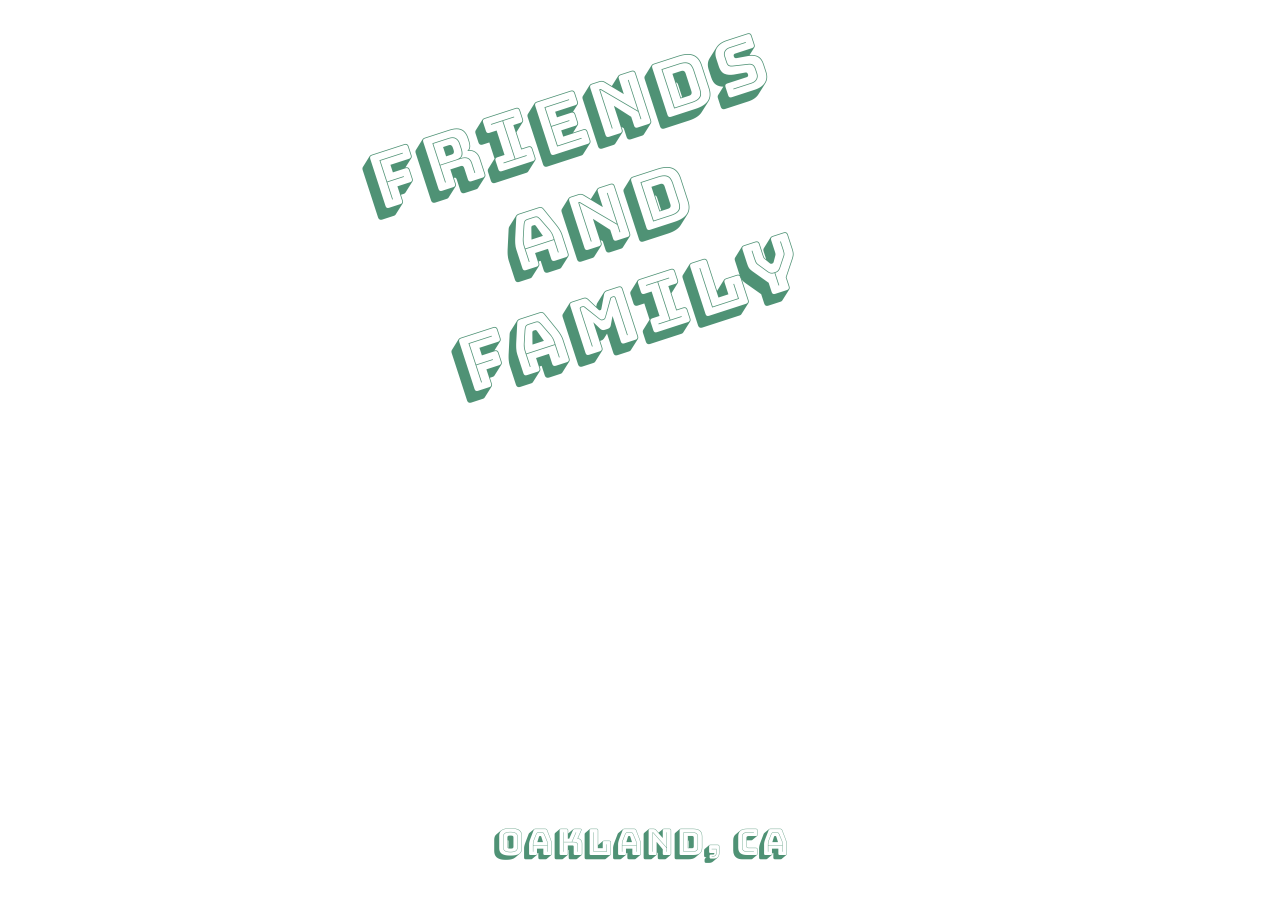
==== index.html @ 69ad15f6 "added animation" ====
<!DOCTYPE html>
<html lang="en">
<head>
	<meta charset="UTF-8">
	<meta content="width=device-width, initial-scale=1.0" name="viewport">
	<meta content="ie=edge" http-equiv="X-UA-Compatible">
	<link href="https://fonts.googleapis.com/css?family=Bungee+Shade|Roboto:300" rel="stylesheet">
	<link rel="stylesheet" href="https://use.fontawesome.com/releases/v5.6.3/css/all.css" integrity="sha384-UHRtZLI+pbxtHCWp1t77Bi1L4ZtiqrqD80Kn4Z8NTSRyMA2Fd33n5dQ8lWUE00s/" crossorigin="anonymous">
	<link href="./styles/style.css" rel="stylesheet" type="text/css">
	<title>FRIENDS AND FAMILY</title>
</head>
<body>
	<div class="index-container">
		<div class="name">
			<h1 id="friends">friends</h1>
			<h1 id="and">and</h1>
			<h1 id="family">family</h1>
		</div>
		<h1 class="c"></h1>

		<h1 class="location">oakland, ca</h1>
		<a class="contact" href ='mailto:blake@friendsandfamilybar.com'>blake@friendsandfamilybar.com</a> 
		<a class="social" href ='https://www.instagram.com/friendsandfamilybar/' target='_blank'><i class="fab fa-instagram" ></i></a>
		</div> 
	</div>
</body>
</html>
---- styles/style.css ----
/* http://meyerweb.com/eric/tools/css/reset/ 
   v2.0 | 20110126
   License: none (public domain)
*/
html, body, div, span, applet, object, iframe,
h1, h2, h3, h4, h5, h6, p, blockquote, pre,
a, abbr, acronym, address, big, cite, code,
del, dfn, em, img, ins, kbd, q, s, samp,
small, strike, strong, sub, sup, tt, var,
b, u, i, center,
dl, dt, dd, ol, ul, li,
fieldset, form, label, legend,
table, caption, tbody, tfoot, thead, tr, th, td,
article, aside, canvas, details, embed,
figure, figcaption, footer, header, hgroup,
menu, nav, output, ruby, section, summary,
time, mark, audio, video {
  margin: 0;
  padding: 0;
  border: 0;
  font-size: 100%;
  font: inherit;
  vertical-align: baseline;
}

/* HTML5 display-role reset for older browsers */
article, aside, details, figcaption, figure,
footer, header, hgroup, menu, nav, section {
  display: block;
}

body {
  line-height: 1;
}

ol, ul {
  list-style: none;
}

blockquote, q {
  quotes: none;
}

blockquote:before, blockquote:after,
q:before, q:after {
  content: '';
  content: none;
}

table {
  border-collapse: collapse;
  border-spacing: 0;
}

html, body {
  font-size: 16px;
  height: 100%;
  width: 100%;
}

body {
  background: -webkit-gradient(linear, left top, left bottom, from(rgba(0, 0, 0, 0.3)), to(rgba(0, 0, 0, 0.3))), url("../../assets/bar.jpg");
  background: linear-gradient(rgba(0, 0, 0, 0.3), rgba(0, 0, 0, 0.3)), url("../../assets/bar.jpg");
  background-position: left;
  background-repeat: no-repeat;
  background-size: cover;
  display: -webkit-box;
  display: -ms-flexbox;
  display: flex;
  -webkit-box-pack: center;
      -ms-flex-pack: center;
          justify-content: center;
  -webkit-box-align: center;
      -ms-flex-align: center;
          align-items: center;
  overflow: hidden;
}

body .index-container {
  width: 95%;
  height: 95%;
  display: -webkit-box;
  display: -ms-flexbox;
  display: flex;
  -webkit-box-orient: vertical;
  -webkit-box-direction: normal;
      -ms-flex-direction: column;
          flex-direction: column;
  -webkit-box-align: center;
      -ms-flex-align: center;
          align-items: center;
}

body .index-container .name {
  -webkit-transform: rotate(-18deg);
          transform: rotate(-18deg);
  text-align: right;
  position: absolute;
  bottom: 42%;
  left: 0%;
}

body .index-container .name h1 {
  font-family: "Bungee Shade", cursive;
  color: white;
  font-size: 7vh;
}

body .index-container .name #friends {
  padding-left: 7rem;
}

body .index-container .name #and {
  padding-top: 10vh;
  padding-bottom: 10vh;
  padding-left: 3rem;
  text-align: left;
}

body .index-container .name #family {
  padding-right: 3.5rem;
}

body .index-container .c {
  font-family: "Roboto", sans-serif;
  font-size: 3.5vh;
  color: white;
  width: 100%;
  position: absolute;
  bottom: 25%;
  -webkit-animation: xAxis 3.5s infinite ease-in;
          animation: xAxis 3.5s infinite ease-in;
}

body .index-container .c:after {
  display: block;
  content: 'coming soon';
  -webkit-animation: yAxis 3.5s infinite ease-out;
          animation: yAxis 3.5s infinite ease-out;
}

body .index-container .location {
  font-family: "Bungee Shade", cursive;
  text-align: center;
  font-size: 3vh;
  position: absolute;
  bottom: 4%;
  color: white;
}

body .index-container .contact {
  font-size: 2.5vh;
  text-align: center;
  font-size: 2vh;
  font-family: "Roboto", sans-serif;
  color: white;
  text-decoration: none;
  position: absolute;
  bottom: 1%;
}

body .index-container .contact:hover {
  -webkit-transform: scale(1.2);
          transform: scale(1.2);
}

body .index-container .social {
  font-size: 3vh;
  color: white;
  position: absolute;
  top: 2%;
  right: 2%;
}

body .index-container .social:hover {
  -webkit-transform: scale(1.5);
          transform: scale(1.5);
}

@-webkit-keyframes squiggle {
  0% {
    left: 0;
  }
  100% {
    left: 100%;
  }
}

@keyframes squiggle {
  0% {
    left: 0;
  }
  100% {
    left: 100%;
  }
}

@-webkit-keyframes yAxis {
  10% {
    -webkit-transform: translateY(30px);
            transform: translateY(30px);
  }
  40% {
    -webkit-transform: translateY(-30px);
            transform: translateY(-30px);
  }
  70% {
    -webkit-transform: translateY(30px);
            transform: translateY(30px);
  }
  100% {
    -webkit-transform: translateY(-30px);
            transform: translateY(-30px);
  }
}

@keyframes yAxis {
  10% {
    -webkit-transform: translateY(30px);
            transform: translateY(30px);
  }
  40% {
    -webkit-transform: translateY(-30px);
            transform: translateY(-30px);
  }
  70% {
    -webkit-transform: translateY(30px);
            transform: translateY(30px);
  }
  100% {
    -webkit-transform: translateY(-30px);
            transform: translateY(-30px);
  }
}

@-webkit-keyframes xAxis {
  0% {
    -webkit-transform: translateX(-10%);
            transform: translateX(-10%);
  }
  10% {
    -webkit-transform: translateX(10%);
            transform: translateX(10%);
  }
  30% {
    -webkit-transform: translateX(30%);
            transform: translateX(30%);
  }
  50% {
    -webkit-transform: translateX(50%);
            transform: translateX(50%);
  }
  70% {
    -webkit-transform: translateX(70%);
            transform: translateX(70%);
  }
  100% {
    -webkit-transform: translateX(100%);
            transform: translateX(100%);
  }
}

@keyframes xAxis {
  0% {
    -webkit-transform: translateX(-10%);
            transform: translateX(-10%);
  }
  10% {
    -webkit-transform: translateX(10%);
            transform: translateX(10%);
  }
  30% {
    -webkit-transform: translateX(30%);
            transform: translateX(30%);
  }
  50% {
    -webkit-transform: translateX(50%);
            transform: translateX(50%);
  }
  70% {
    -webkit-transform: translateX(70%);
            transform: translateX(70%);
  }
  100% {
    -webkit-transform: translateX(100%);
            transform: translateX(100%);
  }
}

@media only screen and (min-width: 375px) and (orientation: landscape) {
  html, body {
    font-size: 16px;
  }
  #friends, #and, #family {
    padding: .75rem;
  }
}

@media only screen and (min-width: 500px) {
  html, body {
    font-size: 16px;
  }
  body {
    background-position: top;
    background-repeat: no-repeat;
    background-size: cover;
    background-image: url("../../assets/bar.jpg");
  }
  body .index-container .name {
    display: -webkit-box;
    display: -ms-flexbox;
    display: flex;
    -webkit-box-orient: vertical;
    -webkit-box-direction: normal;
        -ms-flex-direction: column;
            flex-direction: column;
    -webkit-box-pack: center;
        -ms-flex-pack: center;
            justify-content: center;
    -webkit-box-align: center;
        -ms-flex-align: center;
            align-items: center;
    position: static;
    margin-top: 5vh;
    margin-right: 10vh;
  }
  body .index-container .name h1 {
    color: #4f9275;
    font-size: 8.5vh;
  }
  body .index-container .name #friends, body .index-container .name #and, body .index-container .name #family {
    padding: .75rem;
  }
  body .index-container .soon {
    bottom: 40%;
    padding-top: 4vw;
    font-size: 4.5vh;
  }
  body .index-container .location {
    font-size: 4vh;
    color: #4f9275;
    bottom: 4.5%;
  }
  body .index-container .social {
    top: 95%;
    font-size: 4vh;
  }
  body .index-container .contact {
    font-size: 3vh;
    left: 2%;
  }
  body .index-container .contact:hover {
    -webkit-transform: scale(1.05);
            transform: scale(1.05);
  }
}
/*# sourceMappingURL=style.css.map */
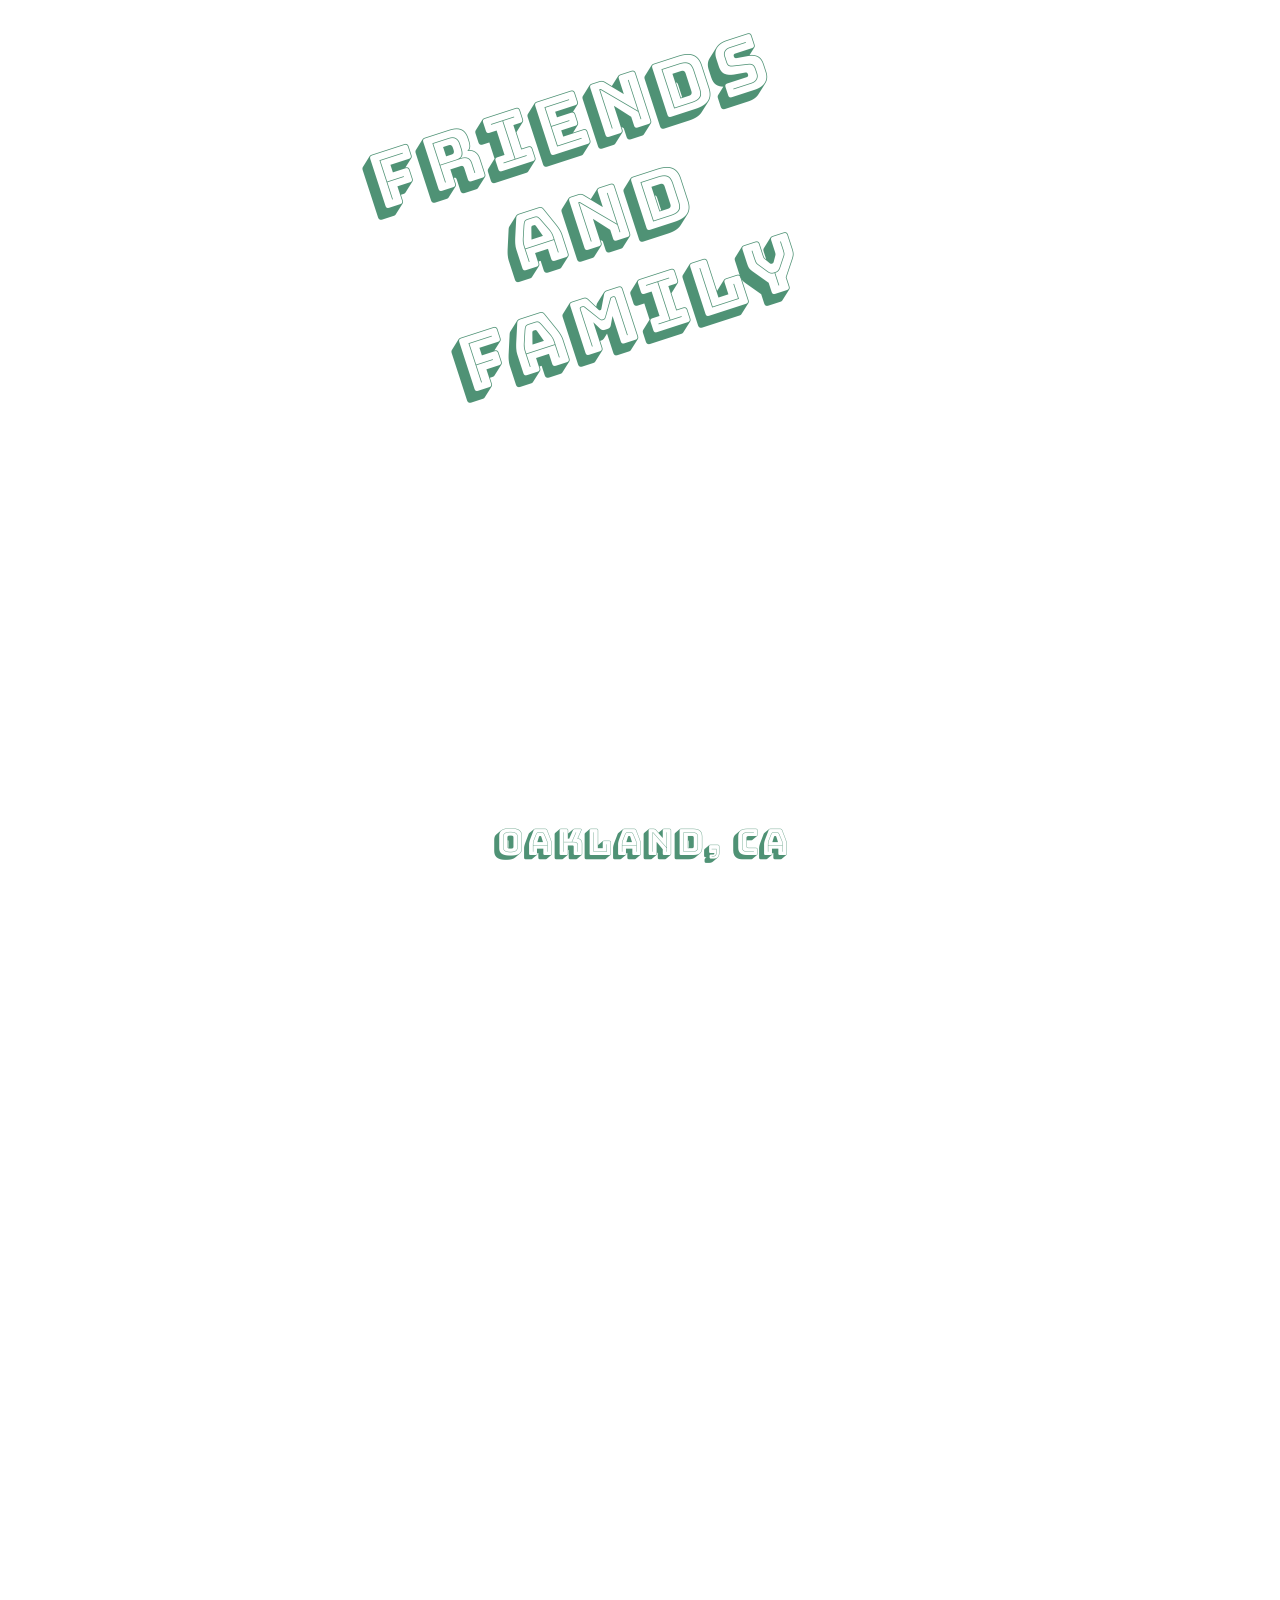
==== commit 2cda7e38: "updated animation, added sketch file" ====
--- a/index.html
+++ b/index.html
@@ -16,8 +16,75 @@
 			<h1 id="and">and</h1>
 			<h1 id="family">family</h1>
 		</div>
-		<h1 class="c"></h1>
+		<div class="soon">
+			<svg width="100%" height="1000%" viewBox="0 0 " preserveAspectRatio="xMidYMid meet">
+				<path d="M58.76,221.54
+				c45.79,19.39,91.58,38.79,183.17,0c38.71-16.39,69.24-22.39,95.04-22.39c35.25,0,61.69,11.2,88.13,22.39s52.88,22.39,88.13,22.39
+				c35.25,0,61.69-11.2,88.13-22.39s52.88-22.39,88.13-22.39s61.69,11.2,88.13,22.39s52.88,22.39,88.13,22.39
+				c35.25,0,61.69-11.2,88.13-22.39c26.44-11.2,52.88-22.39,88.13-22.39c35.25,0,61.69,11.2,88.13,22.39
+				c26.44,11.2,52.88,22.39,88.13,22.39s61.69-11.2,88.13-22.39c26.44-11.2,52.88-22.39,88.13-22.39s61.69,11.2,88.13,22.39
+				c26.44,11.2,52.88,22.39,88.13,22.39c35.25,0,61.69-11.2,88.13-22.39c26.44-11.2,52.88-22.39,88.13-22.39
+				c35.25,0,61.69,11.2,88.13,22.39c45.79,19.39,91.58,38.79,183.17,0c36.25-20.02,58.76-58.16,58.76-99.57s-22.51-79.55-58.76-99.57
+				c-91.58-38.79-137.38-19.39-183.17,0c-26.44,11.2-52.88,22.39-88.13,22.39c-35.25,0-61.69-11.2-88.13-22.39
+				C1632.45,11.2,1606.01,0,1570.76,0c-35.25,0-61.69,11.2-88.13,22.39c-26.44,11.2-52.88,22.39-88.13,22.39s-61.69-11.2-88.13-22.39
+				C1279.94,11.2,1253.5,0,1218.25,0s-61.69,11.2-88.13,22.39c-26.44,11.2-52.88,22.39-88.13,22.39c-35.25,0-61.69-11.2-88.13-22.39
+				C927.43,11.2,900.99,0,865.74,0c-35.25,0-61.69,11.2-88.13,22.39s-52.88,22.39-88.13,22.39s-61.69-11.2-88.13-22.39
+				S548.48,0,513.23,0c-35.25,0-61.69,11.2-88.13,22.39s-52.88,22.39-88.13,22.39c-25.81,0-56.33-6-95.04-22.39
+				C150.35-16.39,104.55,3,58.76,22.39C22.51,42.41,0,80.55,0,121.97S22.51,201.52,58.76,221.54z"
+					fill="none" id="theMotionPath"/>
+				<text  x="" y="0"> c
+					<animateMotion id='o1' begin= '0;o1.end' dur="15s" >
+					<mpath xlink:href="#theMotionPath"/>
+					</animateMotion>
+				</text>
+				<text  x="0" y="0">o
+					<animateMotion begin='o1.begin-.15s'dur="15s" >
+					<mpath xlink:href="#theMotionPath"/>
+					</animateMotion>
+				</text>
+				<text  x="0" y="0">m
+					<animateMotion  begin='o1.begin-.30s'dur="15s">
+					<mpath xlink:href="#theMotionPath"/>
+					</animateMotion>
+				</text>
+				<text  x="0" y="0">i
+					<animateMotion  begin='o1.begin-.45s'dur="15s" >
+					<mpath xlink:href="#theMotionPath"/>
+					</animateMotion>
+				</text>
+				<text x="0" y="0">n
+					<animateMotion  begin='o1.begin-.60s'dur="15s" >
+					<mpath xlink:href="#theMotionPath"/>
+					</animateMotion>
+				</text>
+				<text  x="0" y="0">g
+					<animateMotion begin='o1.begin-.75s' dur="15s" >
+					<mpath xlink:href="#theMotionPath"/>
+					</animateMotion>
+				</text>
 
+				<text  x="0" y="0">s
+						<animateMotion  begin='o1.begin-1.15s'dur="15s" >
+						<mpath xlink:href="#theMotionPath"/>
+						</animateMotion>
+					</text>
+					<text  x="0" y="0">o
+						<animateMotion  begin='o1.begin-1.30s'dur="15s">
+						<mpath xlink:href="#theMotionPath"/>
+						</animateMotion>
+					</text>
+					<text x="0" y="0">o
+						<animateMotion  begin='o1.begin-1.45s'dur="15s" >
+						<mpath xlink:href="#theMotionPath"/>
+						</animateMotion>
+					</text>
+					<text  x="0" y="0">n
+						<animateMotion begin='o1.begin-1.60s' dur="15s" >
+						<mpath xlink:href="#theMotionPath"/>
+						</animateMotion>
+					</text>
+			</svg>
+		</div>
 		<h1 class="location">oakland, ca</h1>
 		<a class="contact" href ='mailto:blake@friendsandfamilybar.com'>blake@friendsandfamilybar.com</a> 
 		<a class="social" href ='https://www.instagram.com/friendsandfamilybar/' target='_blank'><i class="fab fa-instagram" ></i></a>
--- a/styles/style.css
+++ b/styles/style.css
@@ -121,22 +121,17 @@
   padding-right: 3.5rem;
 }
 
-body .index-container .c {
+body .index-container .soon {
+  width: 100%;
+  height: 30%;
+  position: absolute;
+  bottom: 15%;
+}
+
+body .index-container .soon text {
   font-family: "Roboto", sans-serif;
-  font-size: 3.5vh;
-  color: white;
-  width: 100%;
-  position: absolute;
-  bottom: 25%;
-  -webkit-animation: xAxis 3.5s infinite ease-in;
-          animation: xAxis 3.5s infinite ease-in;
-}
-
-body .index-container .c:after {
-  display: block;
-  content: 'coming soon';
-  -webkit-animation: yAxis 3.5s infinite ease-out;
-          animation: yAxis 3.5s infinite ease-out;
+  font-size: 5.5vh;
+  fill: white;
 }
 
 body .index-container .location {
@@ -175,116 +170,6 @@
 body .index-container .social:hover {
   -webkit-transform: scale(1.5);
           transform: scale(1.5);
-}
-
-@-webkit-keyframes squiggle {
-  0% {
-    left: 0;
-  }
-  100% {
-    left: 100%;
-  }
-}
-
-@keyframes squiggle {
-  0% {
-    left: 0;
-  }
-  100% {
-    left: 100%;
-  }
-}
-
-@-webkit-keyframes yAxis {
-  10% {
-    -webkit-transform: translateY(30px);
-            transform: translateY(30px);
-  }
-  40% {
-    -webkit-transform: translateY(-30px);
-            transform: translateY(-30px);
-  }
-  70% {
-    -webkit-transform: translateY(30px);
-            transform: translateY(30px);
-  }
-  100% {
-    -webkit-transform: translateY(-30px);
-            transform: translateY(-30px);
-  }
-}
-
-@keyframes yAxis {
-  10% {
-    -webkit-transform: translateY(30px);
-            transform: translateY(30px);
-  }
-  40% {
-    -webkit-transform: translateY(-30px);
-            transform: translateY(-30px);
-  }
-  70% {
-    -webkit-transform: translateY(30px);
-            transform: translateY(30px);
-  }
-  100% {
-    -webkit-transform: translateY(-30px);
-            transform: translateY(-30px);
-  }
-}
-
-@-webkit-keyframes xAxis {
-  0% {
-    -webkit-transform: translateX(-10%);
-            transform: translateX(-10%);
-  }
-  10% {
-    -webkit-transform: translateX(10%);
-            transform: translateX(10%);
-  }
-  30% {
-    -webkit-transform: translateX(30%);
-            transform: translateX(30%);
-  }
-  50% {
-    -webkit-transform: translateX(50%);
-            transform: translateX(50%);
-  }
-  70% {
-    -webkit-transform: translateX(70%);
-            transform: translateX(70%);
-  }
-  100% {
-    -webkit-transform: translateX(100%);
-            transform: translateX(100%);
-  }
-}
-
-@keyframes xAxis {
-  0% {
-    -webkit-transform: translateX(-10%);
-            transform: translateX(-10%);
-  }
-  10% {
-    -webkit-transform: translateX(10%);
-            transform: translateX(10%);
-  }
-  30% {
-    -webkit-transform: translateX(30%);
-            transform: translateX(30%);
-  }
-  50% {
-    -webkit-transform: translateX(50%);
-            transform: translateX(50%);
-  }
-  70% {
-    -webkit-transform: translateX(70%);
-            transform: translateX(70%);
-  }
-  100% {
-    -webkit-transform: translateX(100%);
-            transform: translateX(100%);
-  }
 }
 
 @media only screen and (min-width: 375px) and (orientation: landscape) {
@@ -332,8 +217,7 @@
     padding: .75rem;
   }
   body .index-container .soon {
-    bottom: 40%;
-    padding-top: 4vw;
+    bottom: 20%;
     font-size: 4.5vh;
   }
   body .index-container .location {
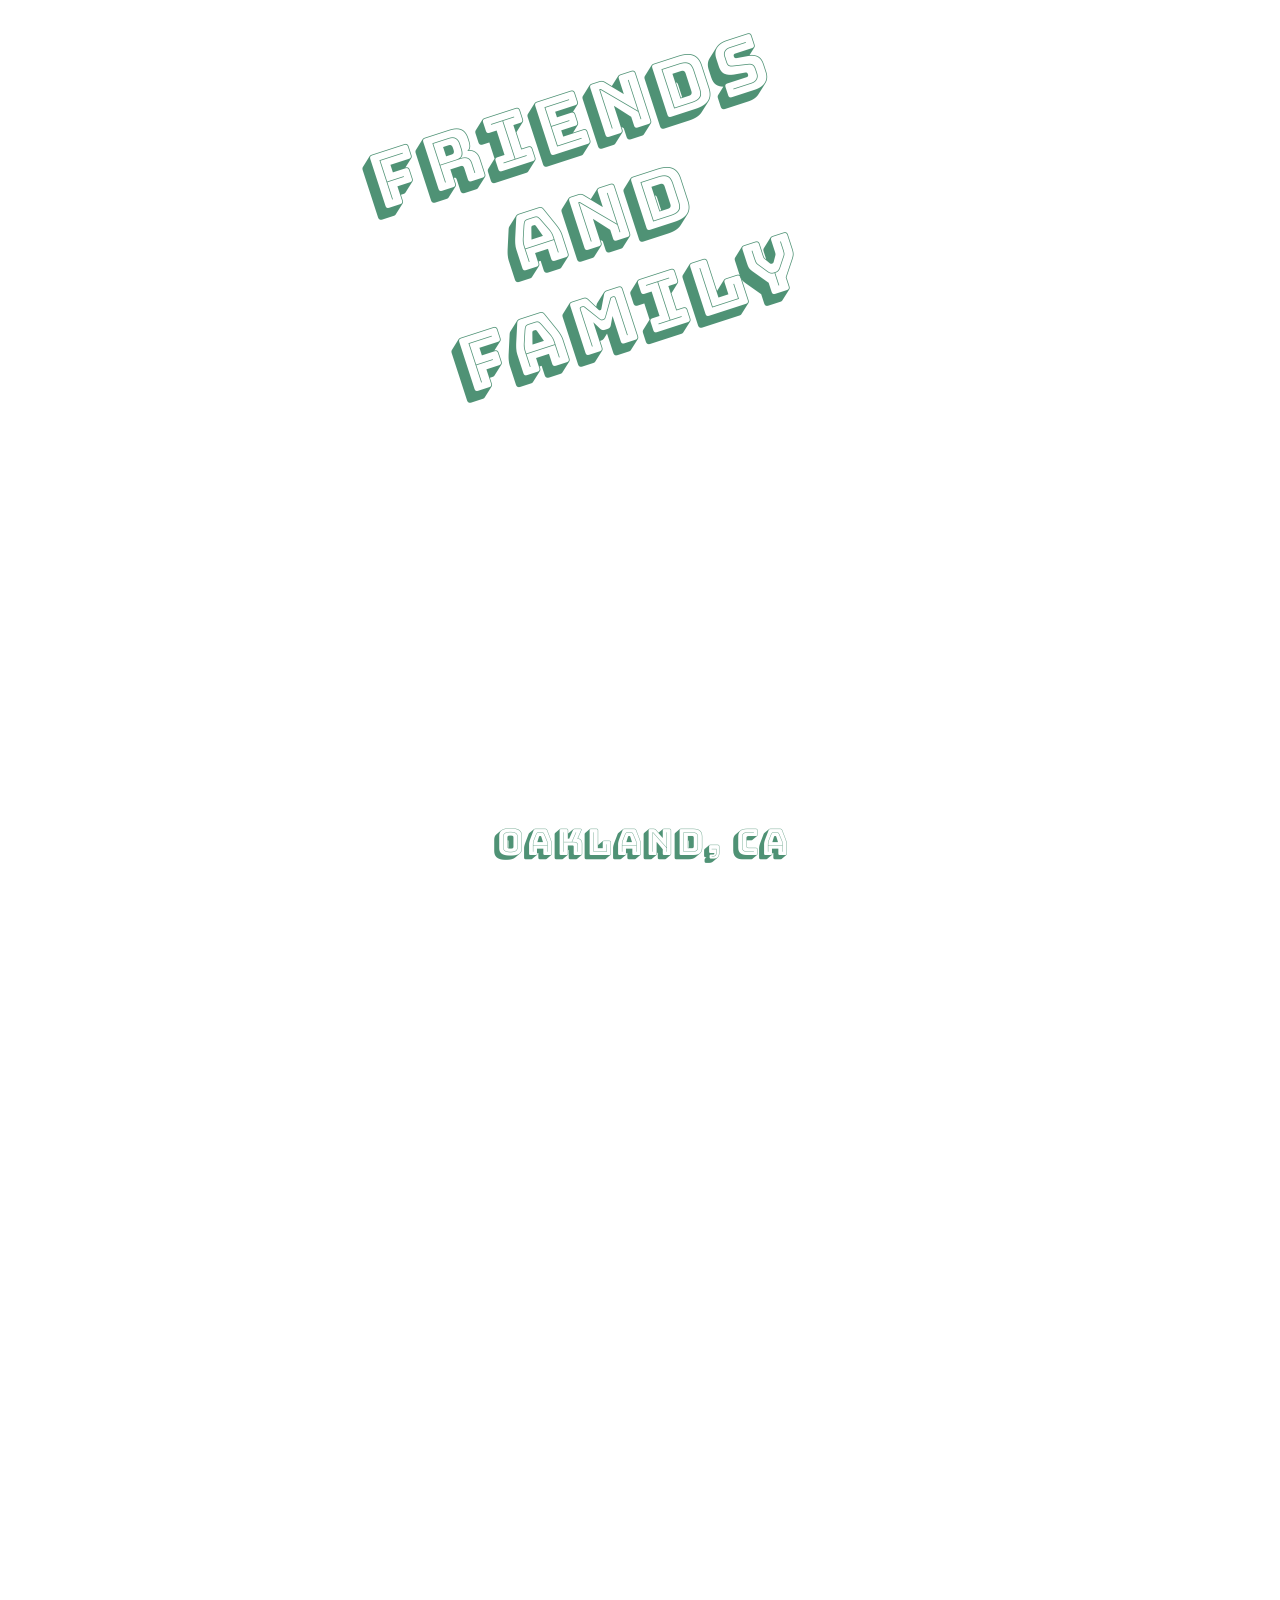
==== commit 71d10f22: "edited animation" ====
--- a/index.html
+++ b/index.html
@@ -17,7 +17,7 @@
 			<h1 id="family">family</h1>
 		</div>
 		<div class="soon">
-			<svg width="100%" height="1000%" viewBox="0 0 " preserveAspectRatio="xMidYMid meet">
+			<svg viewBox="0 0 2600 600 " >
 				<path d="M58.76,221.54
 				c45.79,19.39,91.58,38.79,183.17,0c38.71-16.39,69.24-22.39,95.04-22.39c35.25,0,61.69,11.2,88.13,22.39s52.88,22.39,88.13,22.39
 				c35.25,0,61.69-11.2,88.13-22.39s52.88-22.39,88.13-22.39s61.69,11.2,88.13,22.39s52.88,22.39,88.13,22.39
@@ -32,54 +32,54 @@
 				S548.48,0,513.23,0c-35.25,0-61.69,11.2-88.13,22.39s-52.88,22.39-88.13,22.39c-25.81,0-56.33-6-95.04-22.39
 				C150.35-16.39,104.55,3,58.76,22.39C22.51,42.41,0,80.55,0,121.97S22.51,201.52,58.76,221.54z"
 					fill="none" id="theMotionPath"/>
-				<text  x="" y="0"> c
+				<text  x="0" y="0"> c
 					<animateMotion id='o1' begin= '0;o1.end' dur="15s" >
 					<mpath xlink:href="#theMotionPath"/>
 					</animateMotion>
 				</text>
 				<text  x="0" y="0">o
-					<animateMotion begin='o1.begin-.15s'dur="15s" >
+					<animateMotion begin='o1.begin-.30s'dur="15s" >
 					<mpath xlink:href="#theMotionPath"/>
 					</animateMotion>
 				</text>
 				<text  x="0" y="0">m
-					<animateMotion  begin='o1.begin-.30s'dur="15s">
+					<animateMotion  begin='o1.begin-.60s'dur="15s">
 					<mpath xlink:href="#theMotionPath"/>
 					</animateMotion>
 				</text>
 				<text  x="0" y="0">i
-					<animateMotion  begin='o1.begin-.45s'dur="15s" >
+					<animateMotion  begin='o1.begin-.90s'dur="15s" >
 					<mpath xlink:href="#theMotionPath"/>
 					</animateMotion>
 				</text>
 				<text x="0" y="0">n
-					<animateMotion  begin='o1.begin-.60s'dur="15s" >
+					<animateMotion  begin='o1.begin-1.20s'dur="15s" >
 					<mpath xlink:href="#theMotionPath"/>
 					</animateMotion>
 				</text>
 				<text  x="0" y="0">g
-					<animateMotion begin='o1.begin-.75s' dur="15s" >
+					<animateMotion begin='o1.begin-1.5s' dur="15s" >
 					<mpath xlink:href="#theMotionPath"/>
 					</animateMotion>
 				</text>
 
 				<text  x="0" y="0">s
-						<animateMotion  begin='o1.begin-1.15s'dur="15s" >
+						<animateMotion  begin='o1.begin-2s'dur="15s" >
 						<mpath xlink:href="#theMotionPath"/>
 						</animateMotion>
 					</text>
 					<text  x="0" y="0">o
-						<animateMotion  begin='o1.begin-1.30s'dur="15s">
+						<animateMotion  begin='o1.begin-2.25s'dur="15s">
 						<mpath xlink:href="#theMotionPath"/>
 						</animateMotion>
 					</text>
 					<text x="0" y="0">o
-						<animateMotion  begin='o1.begin-1.45s'dur="15s" >
+						<animateMotion  begin='o1.begin-2.50s'dur="15s" >
 						<mpath xlink:href="#theMotionPath"/>
 						</animateMotion>
 					</text>
 					<text  x="0" y="0">n
-						<animateMotion begin='o1.begin-1.60s' dur="15s" >
+						<animateMotion begin='o1.begin-2.75s' dur="15s" >
 						<mpath xlink:href="#theMotionPath"/>
 						</animateMotion>
 					</text>
--- a/styles/style.css
+++ b/styles/style.css
@@ -122,15 +122,21 @@
 }
 
 body .index-container .soon {
-  width: 100%;
-  height: 30%;
   position: absolute;
   bottom: 15%;
+  left: -20%;
+  width: 100vw;
+  height: 100vh;
+}
+
+body .index-container .soon svg {
+  width: 150%;
+  height: 200%;
 }
 
 body .index-container .soon text {
   font-family: "Roboto", sans-serif;
-  font-size: 5.5vh;
+  font-size: 5rem;
   fill: white;
 }
 
@@ -218,7 +224,16 @@
   }
   body .index-container .soon {
     bottom: 20%;
-    font-size: 4.5vh;
+    width: 100vw;
+  }
+  body .index-container .soon svg {
+    width: 150%;
+    margin: auto;
+  }
+  body .index-container .soon text {
+    font-family: "Roboto", sans-serif;
+    font-size: 7vh;
+    fill: white;
   }
   body .index-container .location {
     font-size: 4vh;
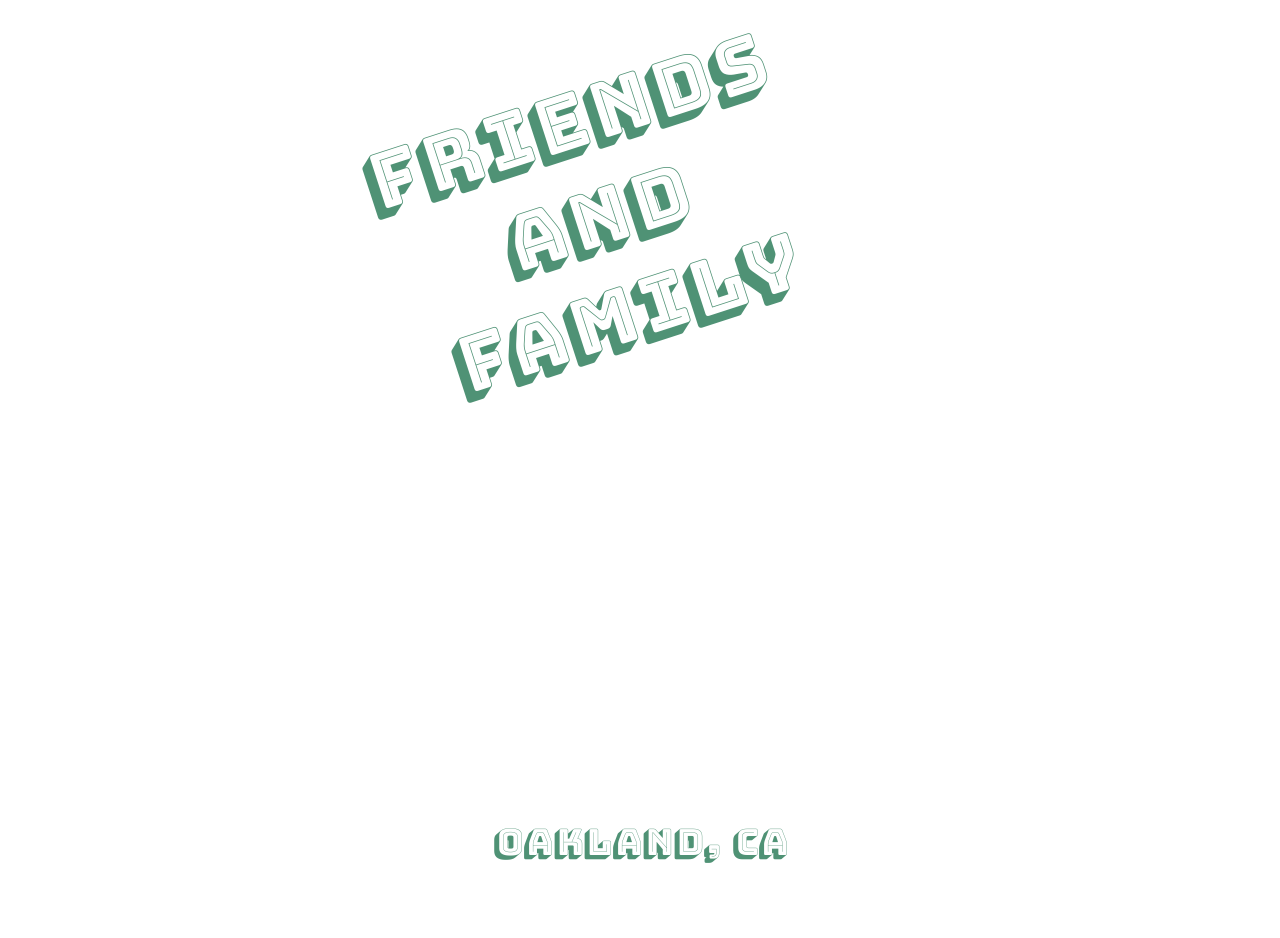
==== commit 3eb6196c: "added overflow hidden to try to fix resposive issues" ====
--- a/index.html
+++ b/index.html
@@ -17,21 +17,22 @@
 			<h1 id="family">family</h1>
 		</div>
 		<div class="soon">
-			<svg viewBox="0 0 2600 600 " >
-				<path d="M58.76,221.54
-				c45.79,19.39,91.58,38.79,183.17,0c38.71-16.39,69.24-22.39,95.04-22.39c35.25,0,61.69,11.2,88.13,22.39s52.88,22.39,88.13,22.39
-				c35.25,0,61.69-11.2,88.13-22.39s52.88-22.39,88.13-22.39s61.69,11.2,88.13,22.39s52.88,22.39,88.13,22.39
-				c35.25,0,61.69-11.2,88.13-22.39c26.44-11.2,52.88-22.39,88.13-22.39c35.25,0,61.69,11.2,88.13,22.39
-				c26.44,11.2,52.88,22.39,88.13,22.39s61.69-11.2,88.13-22.39c26.44-11.2,52.88-22.39,88.13-22.39s61.69,11.2,88.13,22.39
-				c26.44,11.2,52.88,22.39,88.13,22.39c35.25,0,61.69-11.2,88.13-22.39c26.44-11.2,52.88-22.39,88.13-22.39
-				c35.25,0,61.69,11.2,88.13,22.39c45.79,19.39,91.58,38.79,183.17,0c36.25-20.02,58.76-58.16,58.76-99.57s-22.51-79.55-58.76-99.57
-				c-91.58-38.79-137.38-19.39-183.17,0c-26.44,11.2-52.88,22.39-88.13,22.39c-35.25,0-61.69-11.2-88.13-22.39
-				C1632.45,11.2,1606.01,0,1570.76,0c-35.25,0-61.69,11.2-88.13,22.39c-26.44,11.2-52.88,22.39-88.13,22.39s-61.69-11.2-88.13-22.39
-				C1279.94,11.2,1253.5,0,1218.25,0s-61.69,11.2-88.13,22.39c-26.44,11.2-52.88,22.39-88.13,22.39c-35.25,0-61.69-11.2-88.13-22.39
-				C927.43,11.2,900.99,0,865.74,0c-35.25,0-61.69,11.2-88.13,22.39s-52.88,22.39-88.13,22.39s-61.69-11.2-88.13-22.39
-				S548.48,0,513.23,0c-35.25,0-61.69,11.2-88.13,22.39s-52.88,22.39-88.13,22.39c-25.81,0-56.33-6-95.04-22.39
-				C150.35-16.39,104.55,3,58.76,22.39C22.51,42.41,0,80.55,0,121.97S22.51,201.52,58.76,221.54z"
-					fill="none" id="theMotionPath"/>
+			<svg version="1.1" id="Default" xmlns="http://www.w3.org/2000/svg" xmlns:xlink="http://www.w3.org/1999/xlink" x="0px" y="0px"
+			viewBox="0 0 2860 1080" enable-background="new 0 0 2860 1080" xml:space="preserve">
+		   <path fill="none"  stroke-linecap="round" stroke-linejoin="round" d="M58.76,221.54
+		   c45.79,19.39,91.58,38.79,183.17,0c38.71-16.39,69.24-22.39,95.04-22.39c35.25,0,61.69,11.2,88.13,22.39s52.88,22.39,88.13,22.39
+		   c35.25,0,61.69-11.2,88.13-22.39s52.88-22.39,88.13-22.39s61.69,11.2,88.13,22.39s52.88,22.39,88.13,22.39
+		   c35.25,0,61.69-11.2,88.13-22.39c26.44-11.2,52.88-22.39,88.13-22.39c35.25,0,61.69,11.2,88.13,22.39
+		   c26.44,11.2,52.88,22.39,88.13,22.39s61.69-11.2,88.13-22.39c26.44-11.2,52.88-22.39,88.13-22.39s61.69,11.2,88.13,22.39
+		   c26.44,11.2,52.88,22.39,88.13,22.39c35.25,0,61.69-11.2,88.13-22.39c26.44-11.2,52.88-22.39,88.13-22.39
+		   c35.25,0,61.69,11.2,88.13,22.39c45.79,19.39,91.58,38.79,183.17,0c36.25-20.02,58.76-58.16,58.76-99.57s-22.51-79.55-58.76-99.57
+		   c-91.58-38.79-137.38-19.39-183.17,0c-26.44,11.2-52.88,22.39-88.13,22.39c-35.25,0-61.69-11.2-88.13-22.39
+		   C1632.45,11.2,1606.01,0,1570.76,0c-35.25,0-61.69,11.2-88.13,22.39c-26.44,11.2-52.88,22.39-88.13,22.39s-61.69-11.2-88.13-22.39
+		   C1279.94,11.2,1253.5,0,1218.25,0s-61.69,11.2-88.13,22.39c-26.44,11.2-52.88,22.39-88.13,22.39c-35.25,0-61.69-11.2-88.13-22.39
+		   C927.43,11.2,900.99,0,865.74,0c-35.25,0-61.69,11.2-88.13,22.39s-52.88,22.39-88.13,22.39s-61.69-11.2-88.13-22.39
+		   S548.48,0,513.23,0c-35.25,0-61.69,11.2-88.13,22.39s-52.88,22.39-88.13,22.39c-25.81,0-56.33-6-95.04-22.39
+		   C150.35-16.39,104.55,3,58.76,22.39C22.51,42.41,0,80.55,0,121.97S22.51,201.52,58.76,221.54z"
+			style='overflow:hidden' id="theMotionPath"/>
 				<text  x="0" y="0"> c
 					<animateMotion id='o1' begin= '0;o1.end' dur="15s" >
 					<mpath xlink:href="#theMotionPath"/>
--- a/styles/style.css
+++ b/styles/style.css
@@ -56,11 +56,12 @@
   font-size: 16px;
   height: 100%;
   width: 100%;
+  overflow: hidden !important;
 }
 
 body {
-  background: -webkit-gradient(linear, left top, left bottom, from(rgba(0, 0, 0, 0.3)), to(rgba(0, 0, 0, 0.3))), url("../../assets/bar.jpg");
-  background: linear-gradient(rgba(0, 0, 0, 0.3), rgba(0, 0, 0, 0.3)), url("../../assets/bar.jpg");
+  background: -webkit-gradient(linear, left top, left bottom, from(rgba(0, 0, 0, 0.3)), to(rgba(0, 0, 0, 0.3))), url("../assets/bar.jpg");
+  background: linear-gradient(rgba(0, 0, 0, 0.3), rgba(0, 0, 0, 0.3)), url("../assets/bar.jpg");
   background-position: left;
   background-repeat: no-repeat;
   background-size: cover;
@@ -73,7 +74,7 @@
   -webkit-box-align: center;
       -ms-flex-align: center;
           align-items: center;
-  overflow: hidden;
+  overflow: hidden !important;
 }
 
 body .index-container {
@@ -89,6 +90,7 @@
   -webkit-box-align: center;
       -ms-flex-align: center;
           align-items: center;
+  overflow: hidden !important;
 }
 
 body .index-container .name {
@@ -122,22 +124,25 @@
 }
 
 body .index-container .soon {
-  position: absolute;
-  bottom: 15%;
-  left: -20%;
-  width: 100vw;
-  height: 100vh;
+  overflow: hidden !important;
+  position: absolute;
+  bottom: 10%;
+  width: 100%;
+  height: 100%;
+  padding-right: 4rem;
 }
 
 body .index-container .soon svg {
   width: 150%;
   height: 200%;
+  overflow: hidden !important;
 }
 
 body .index-container .soon text {
   font-family: "Roboto", sans-serif;
   font-size: 5rem;
   fill: white;
+  overflow: hidden !important;
 }
 
 body .index-container .location {
@@ -195,7 +200,8 @@
     background-position: top;
     background-repeat: no-repeat;
     background-size: cover;
-    background-image: url("../../assets/bar.jpg");
+    background-image: url("../assets/bar.jpg");
+    letter-spacing: normal;
   }
   body .index-container .name {
     display: -webkit-box;
@@ -223,17 +229,11 @@
     padding: .75rem;
   }
   body .index-container .soon {
-    bottom: 20%;
-    width: 100vw;
-  }
-  body .index-container .soon svg {
-    width: 150%;
-    margin: auto;
+    bottom: -3vw;
+    padding-right: 12vw;
   }
   body .index-container .soon text {
-    font-family: "Roboto", sans-serif;
     font-size: 7vh;
-    fill: white;
   }
   body .index-container .location {
     font-size: 4vh;
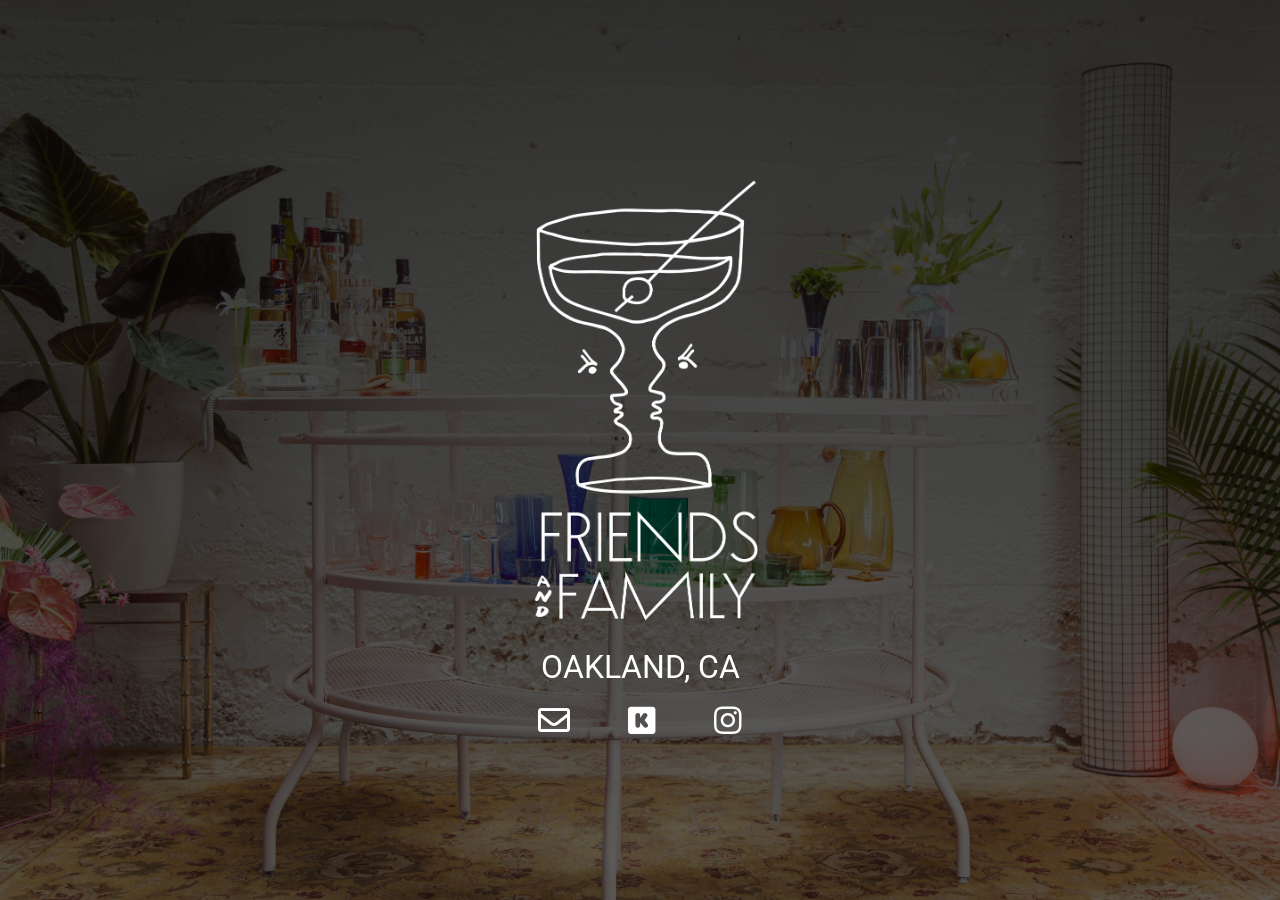
==== commit 77361021: "added logo and kickstarter" ====
--- a/index.html
+++ b/index.html
@@ -1,95 +1,79 @@
 <!DOCTYPE html>
 <html lang="en">
-<head>
-	<meta charset="UTF-8">
-	<meta content="width=device-width, initial-scale=1.0" name="viewport">
-	<meta content="ie=edge" http-equiv="X-UA-Compatible">
-	<link href="https://fonts.googleapis.com/css?family=Bungee+Shade|Roboto:300" rel="stylesheet">
-	<link rel="stylesheet" href="https://use.fontawesome.com/releases/v5.6.3/css/all.css" integrity="sha384-UHRtZLI+pbxtHCWp1t77Bi1L4ZtiqrqD80Kn4Z8NTSRyMA2Fd33n5dQ8lWUE00s/" crossorigin="anonymous">
-	<link href="./styles/style.css" rel="stylesheet" type="text/css">
-	<title>FRIENDS AND FAMILY</title>
-</head>
-<body>
-	<div class="index-container">
-		<div class="name">
-			<h1 id="friends">friends</h1>
-			<h1 id="and">and</h1>
-			<h1 id="family">family</h1>
+	<head>
+		<meta charset="UTF-8">
+		<meta content="width=device-width, initial-scale=1.0" name="viewport">
+		<meta content="ie=edge" http-equiv="X-UA-Compatible">
+		<link href="https://fonts.googleapis.com/css?family=Bungee+Shade|Roboto:300" rel="stylesheet">
+		<link rel="stylesheet" href="https://use.fontawesome.com/releases/v5.6.3/css/all.css" integrity="sha384-UHRtZLI+pbxtHCWp1t77Bi1L4ZtiqrqD80Kn4Z8NTSRyMA2Fd33n5dQ8lWUE00s/" crossorigin="anonymous">
+		<link href="./styles/style.css" rel="stylesheet" type="text/css">
+		<title>FRIENDS AND FAMILY</title>
+	</head>
+	<body>
+		<img src='./assets/logo.png'>
+		<h2> OAKLAND, CA </h2>
+		<div class = "icons">
+			<a href ='mailto:blake@friendsandfamilybar.com'><i class="far fa-envelope"></i></a> 
+			<a href ='https://www.kickstarter.com/projects/friendsandfamily/friends-and-family-0?ref=project_link' target='_blank'><i class="fab fa-kickstarter"></i></a>
+			<a href ='https://www.instagram.com/friendsandfamilybar/' target='_blank'><i class="fab fa-instagram" ></i></a>
 		</div>
-		<div class="soon">
-			<svg version="1.1" id="Default" xmlns="http://www.w3.org/2000/svg" xmlns:xlink="http://www.w3.org/1999/xlink" x="0px" y="0px"
-			viewBox="0 0 2860 1080" enable-background="new 0 0 2860 1080" xml:space="preserve">
-		   <path fill="none"  stroke-linecap="round" stroke-linejoin="round" d="M58.76,221.54
-		   c45.79,19.39,91.58,38.79,183.17,0c38.71-16.39,69.24-22.39,95.04-22.39c35.25,0,61.69,11.2,88.13,22.39s52.88,22.39,88.13,22.39
-		   c35.25,0,61.69-11.2,88.13-22.39s52.88-22.39,88.13-22.39s61.69,11.2,88.13,22.39s52.88,22.39,88.13,22.39
-		   c35.25,0,61.69-11.2,88.13-22.39c26.44-11.2,52.88-22.39,88.13-22.39c35.25,0,61.69,11.2,88.13,22.39
-		   c26.44,11.2,52.88,22.39,88.13,22.39s61.69-11.2,88.13-22.39c26.44-11.2,52.88-22.39,88.13-22.39s61.69,11.2,88.13,22.39
-		   c26.44,11.2,52.88,22.39,88.13,22.39c35.25,0,61.69-11.2,88.13-22.39c26.44-11.2,52.88-22.39,88.13-22.39
-		   c35.25,0,61.69,11.2,88.13,22.39c45.79,19.39,91.58,38.79,183.17,0c36.25-20.02,58.76-58.16,58.76-99.57s-22.51-79.55-58.76-99.57
-		   c-91.58-38.79-137.38-19.39-183.17,0c-26.44,11.2-52.88,22.39-88.13,22.39c-35.25,0-61.69-11.2-88.13-22.39
-		   C1632.45,11.2,1606.01,0,1570.76,0c-35.25,0-61.69,11.2-88.13,22.39c-26.44,11.2-52.88,22.39-88.13,22.39s-61.69-11.2-88.13-22.39
-		   C1279.94,11.2,1253.5,0,1218.25,0s-61.69,11.2-88.13,22.39c-26.44,11.2-52.88,22.39-88.13,22.39c-35.25,0-61.69-11.2-88.13-22.39
-		   C927.43,11.2,900.99,0,865.74,0c-35.25,0-61.69,11.2-88.13,22.39s-52.88,22.39-88.13,22.39s-61.69-11.2-88.13-22.39
-		   S548.48,0,513.23,0c-35.25,0-61.69,11.2-88.13,22.39s-52.88,22.39-88.13,22.39c-25.81,0-56.33-6-95.04-22.39
-		   C150.35-16.39,104.55,3,58.76,22.39C22.51,42.41,0,80.55,0,121.97S22.51,201.52,58.76,221.54z"
-			style='overflow:hidden' id="theMotionPath"/>
-				<text  x="0" y="0"> c
-					<animateMotion id='o1' begin= '0;o1.end' dur="15s" >
-					<mpath xlink:href="#theMotionPath"/>
-					</animateMotion>
-				</text>
-				<text  x="0" y="0">o
-					<animateMotion begin='o1.begin-.30s'dur="15s" >
-					<mpath xlink:href="#theMotionPath"/>
-					</animateMotion>
-				</text>
-				<text  x="0" y="0">m
-					<animateMotion  begin='o1.begin-.60s'dur="15s">
-					<mpath xlink:href="#theMotionPath"/>
-					</animateMotion>
-				</text>
-				<text  x="0" y="0">i
-					<animateMotion  begin='o1.begin-.90s'dur="15s" >
-					<mpath xlink:href="#theMotionPath"/>
-					</animateMotion>
-				</text>
-				<text x="0" y="0">n
-					<animateMotion  begin='o1.begin-1.20s'dur="15s" >
-					<mpath xlink:href="#theMotionPath"/>
-					</animateMotion>
-				</text>
-				<text  x="0" y="0">g
-					<animateMotion begin='o1.begin-1.5s' dur="15s" >
-					<mpath xlink:href="#theMotionPath"/>
-					</animateMotion>
-				</text>
-
-				<text  x="0" y="0">s
-						<animateMotion  begin='o1.begin-2s'dur="15s" >
+	</body>
+	<!-- <footer>			
+		<div class="animation">
+			<svg version="1.1" id="Default" xmlns="http://www.w3.org/2000/svg" xmlns:xlink="http://www.w3.org/1999/xlink">
+			<path fill="none"  d="M14.2 65.54s36-36.79 56.31-35.66 38.6 27.31 58.13 26.56 26.34-5.91 37.6-13 30.53-19.52 39.48-19.14 19.48 8.23 31.12 19.87 18.91 13.2 25.25 13.16S278.24 58 297 40.76s25.86-17.86 31.49-17.86 48.11 15.42 65 13.27" id="theMotionPath"/>
+					<text x = "-15"> c
+						<animateMotion id='o1' begin= '0;o1.end' dur="6s" >
 						<mpath xlink:href="#theMotionPath"/>
 						</animateMotion>
 					</text>
-					<text  x="0" y="0">o
-						<animateMotion  begin='o1.begin-2.25s'dur="15s">
+					<text x = "-15">o
+							<animateMotion begin='o1.begin-.35s'dur="6s" >
 						<mpath xlink:href="#theMotionPath"/>
 						</animateMotion>
 					</text>
-					<text x="0" y="0">o
-						<animateMotion  begin='o1.begin-2.50s'dur="15s" >
+					<text x = "-15">m
+						<animateMotion  begin='o1.begin-.70s'dur="6s">
 						<mpath xlink:href="#theMotionPath"/>
 						</animateMotion>
 					</text>
-					<text  x="0" y="0">n
-						<animateMotion begin='o1.begin-2.75s' dur="15s" >
+					<text x = "-15">i
+						<animateMotion  begin='o1.begin-1.2s'dur="6s" >
 						<mpath xlink:href="#theMotionPath"/>
 						</animateMotion>
 					</text>
-			</svg>
-		</div>
-		<h1 class="location">oakland, ca</h1>
-		<a class="contact" href ='mailto:blake@friendsandfamilybar.com'>blake@friendsandfamilybar.com</a> 
-		<a class="social" href ='https://www.instagram.com/friendsandfamilybar/' target='_blank'><i class="fab fa-instagram" ></i></a>
-		</div> 
-	</div>
-</body>
-</html>+					<text x = "-15">n
+						<animateMotion  begin='o1.begin-1.45s'dur="6s" >
+						<mpath xlink:href="#theMotionPath"/>
+						</animateMotion>
+					</text>
+					<text x = "-15">g
+						<animateMotion begin='o1.begin-1.8s' dur="6s" >
+						<mpath xlink:href="#theMotionPath"/>
+						</animateMotion>
+					</text>
+	
+					<text x = "-15">s
+							<animateMotion  begin='o1.begin-2.7s'dur="6s" >
+							<mpath xlink:href="#theMotionPath"/>
+							</animateMotion>
+						</text>
+						<text x = "-15">o
+							<animateMotion  begin='o1.begin-3.05s'dur="6s">
+							<mpath xlink:href="#theMotionPath"/>
+							</animateMotion>
+						</text>
+						<text x = "-15">o
+							<animateMotion  begin='o1.begin-3.4s'dur="6s" >
+							<mpath xlink:href="#theMotionPath"/>
+							</animateMotion>
+						</text>
+						<text x = "-15">n
+							<animateMotion begin='o1.begin-3.8s' dur="6s" >
+							<mpath xlink:href="#theMotionPath"/>
+							</animateMotion>
+						</text>
+				</svg>
+			</div>
+	</footer>
+</html> -->
--- a/styles/style.css
+++ b/styles/style.css
@@ -54,32 +54,21 @@
 
 html, body {
   font-size: 16px;
-  height: 100%;
-  width: 100%;
+  height: 100vh;
+  width: 100vw;
+  margin: 0;
+  padding: 0;
   overflow: hidden !important;
 }
 
 body {
-  background: -webkit-gradient(linear, left top, left bottom, from(rgba(0, 0, 0, 0.3)), to(rgba(0, 0, 0, 0.3))), url("../assets/bar.jpg");
-  background: linear-gradient(rgba(0, 0, 0, 0.3), rgba(0, 0, 0, 0.3)), url("../assets/bar.jpg");
+  overflow-y: hidden !important;
+  overflow-x: hidden !important;
+  background: -webkit-gradient(linear, left top, left bottom, from(rgba(0, 0, 0, 0.8)), to(rgba(0, 0, 0, 0.6))), url("../assets/bar-optimized.jpg");
+  background: linear-gradient(rgba(0, 0, 0, 0.8), rgba(0, 0, 0, 0.6)), url("../assets/bar-optimized.jpg");
   background-position: left;
   background-repeat: no-repeat;
   background-size: cover;
-  display: -webkit-box;
-  display: -ms-flexbox;
-  display: flex;
-  -webkit-box-pack: center;
-      -ms-flex-pack: center;
-          justify-content: center;
-  -webkit-box-align: center;
-      -ms-flex-align: center;
-          align-items: center;
-  overflow: hidden !important;
-}
-
-body .index-container {
-  width: 95%;
-  height: 95%;
   display: -webkit-box;
   display: -ms-flexbox;
   display: flex;
@@ -87,170 +76,75 @@
   -webkit-box-direction: normal;
       -ms-flex-direction: column;
           flex-direction: column;
+  -webkit-box-pack: center;
+      -ms-flex-pack: center;
+          justify-content: center;
   -webkit-box-align: center;
       -ms-flex-align: center;
           align-items: center;
-  overflow: hidden !important;
 }
 
-body .index-container .name {
-  -webkit-transform: rotate(-18deg);
-          transform: rotate(-18deg);
-  text-align: right;
-  position: absolute;
-  bottom: 42%;
-  left: 0%;
+@media only screen and (min-width: 900px) {
+  body {
+    background-position: top;
+  }
 }
 
-body .index-container .name h1 {
-  font-family: "Bungee Shade", cursive;
-  color: white;
-  font-size: 7vh;
+body img {
+  width: 50%;
 }
 
-body .index-container .name #friends {
-  padding-left: 7rem;
+@media only screen and (min-width: 1200px) {
+  body img {
+    width: 25%;
+  }
 }
 
-body .index-container .name #and {
-  padding-top: 10vh;
-  padding-bottom: 10vh;
-  padding-left: 3rem;
-  text-align: left;
+@media only screen and (min-width: 900px) and (max-width: 1200px) {
+  body img {
+    width: 35%;
+  }
 }
 
-body .index-container .name #family {
-  padding-right: 3.5rem;
-}
-
-body .index-container .soon {
-  overflow: hidden !important;
-  position: absolute;
-  bottom: 10%;
-  width: 100%;
-  height: 100%;
-  padding-right: 4rem;
-}
-
-body .index-container .soon svg {
-  width: 150%;
-  height: 200%;
-  overflow: hidden !important;
-}
-
-body .index-container .soon text {
+body h2 {
+  font-size: 2em;
+  margin-bottom: .7em;
   font-family: "Roboto", sans-serif;
-  font-size: 5rem;
-  fill: white;
-  overflow: hidden !important;
-}
-
-body .index-container .location {
-  font-family: "Bungee Shade", cursive;
-  text-align: center;
-  font-size: 3vh;
-  position: absolute;
-  bottom: 4%;
   color: white;
 }
 
-body .index-container .contact {
-  font-size: 2.5vh;
+body .icons {
+  display: -webkit-box;
+  display: -ms-flexbox;
+  display: flex;
+  -webkit-box-pack: space-evenly;
+      -ms-flex-pack: space-evenly;
+          justify-content: space-evenly;
+  width: 50%;
+}
+
+@media only screen and (min-width: 1200px) {
+  body .icons {
+    width: 25%;
+  }
+}
+
+@media only screen and (min-width: 900px) and (max-width: 1200px) {
+  body .icons {
+    width: 35%;
+  }
+}
+
+body .icons a {
+  font-size: 3.5vh;
   text-align: center;
-  font-size: 2vh;
   font-family: "Roboto", sans-serif;
   color: white;
   text-decoration: none;
-  position: absolute;
-  bottom: 1%;
 }
 
-body .index-container .contact:hover {
+body .icons a:hover {
   -webkit-transform: scale(1.2);
           transform: scale(1.2);
 }
-
-body .index-container .social {
-  font-size: 3vh;
-  color: white;
-  position: absolute;
-  top: 2%;
-  right: 2%;
-}
-
-body .index-container .social:hover {
-  -webkit-transform: scale(1.5);
-          transform: scale(1.5);
-}
-
-@media only screen and (min-width: 375px) and (orientation: landscape) {
-  html, body {
-    font-size: 16px;
-  }
-  #friends, #and, #family {
-    padding: .75rem;
-  }
-}
-
-@media only screen and (min-width: 500px) {
-  html, body {
-    font-size: 16px;
-  }
-  body {
-    background-position: top;
-    background-repeat: no-repeat;
-    background-size: cover;
-    background-image: url("../assets/bar.jpg");
-    letter-spacing: normal;
-  }
-  body .index-container .name {
-    display: -webkit-box;
-    display: -ms-flexbox;
-    display: flex;
-    -webkit-box-orient: vertical;
-    -webkit-box-direction: normal;
-        -ms-flex-direction: column;
-            flex-direction: column;
-    -webkit-box-pack: center;
-        -ms-flex-pack: center;
-            justify-content: center;
-    -webkit-box-align: center;
-        -ms-flex-align: center;
-            align-items: center;
-    position: static;
-    margin-top: 5vh;
-    margin-right: 10vh;
-  }
-  body .index-container .name h1 {
-    color: #4f9275;
-    font-size: 8.5vh;
-  }
-  body .index-container .name #friends, body .index-container .name #and, body .index-container .name #family {
-    padding: .75rem;
-  }
-  body .index-container .soon {
-    bottom: -3vw;
-    padding-right: 12vw;
-  }
-  body .index-container .soon text {
-    font-size: 7vh;
-  }
-  body .index-container .location {
-    font-size: 4vh;
-    color: #4f9275;
-    bottom: 4.5%;
-  }
-  body .index-container .social {
-    top: 95%;
-    font-size: 4vh;
-  }
-  body .index-container .contact {
-    font-size: 3vh;
-    left: 2%;
-  }
-  body .index-container .contact:hover {
-    -webkit-transform: scale(1.05);
-            transform: scale(1.05);
-  }
-}
 /*# sourceMappingURL=style.css.map */
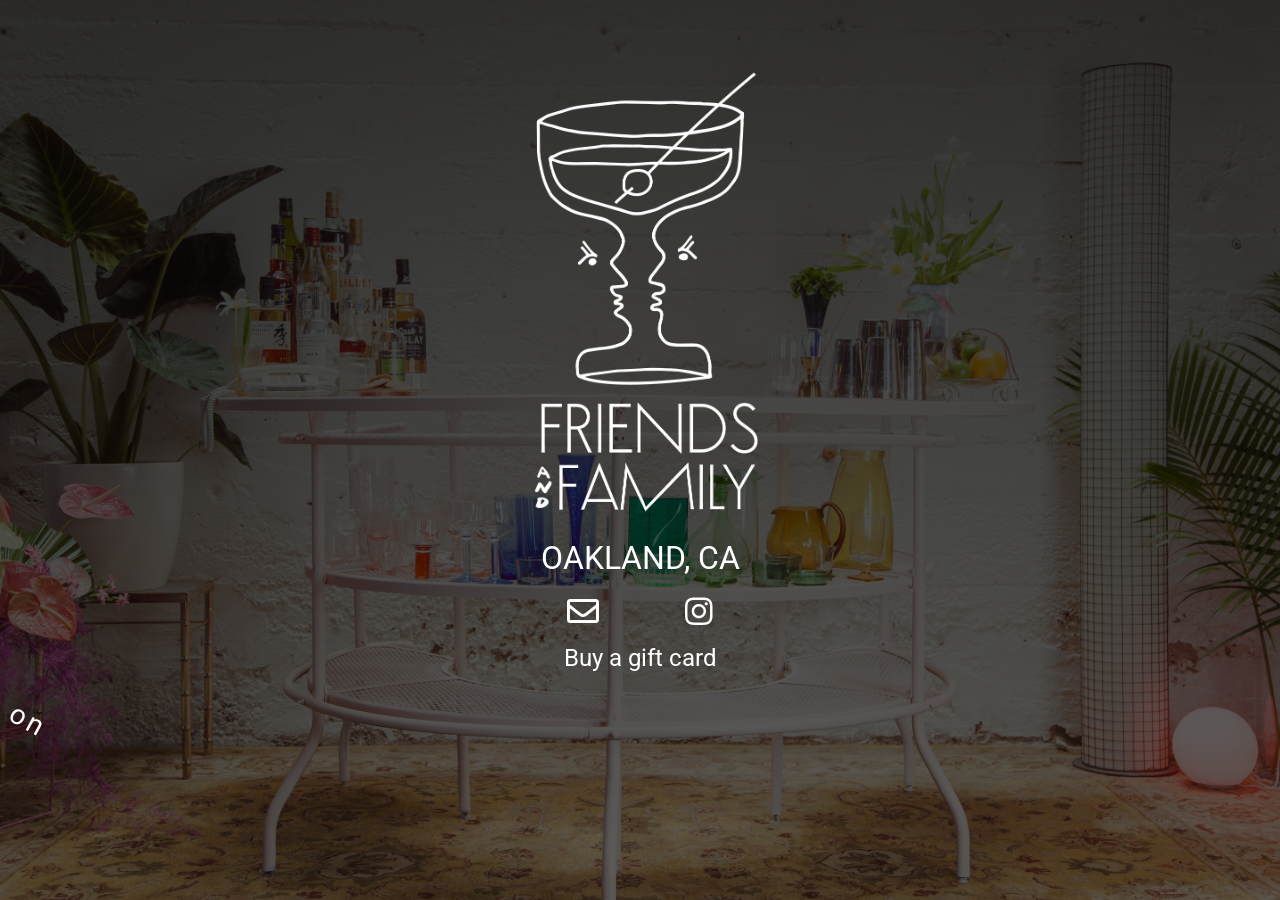
==== commit 5bd3d631: "changed out kickstarter to gift card link" ====
--- a/index.html
+++ b/index.html
@@ -7,73 +7,45 @@
 		<link href="https://fonts.googleapis.com/css?family=Bungee+Shade|Roboto:300" rel="stylesheet">
 		<link rel="stylesheet" href="https://use.fontawesome.com/releases/v5.6.3/css/all.css" integrity="sha384-UHRtZLI+pbxtHCWp1t77Bi1L4ZtiqrqD80Kn4Z8NTSRyMA2Fd33n5dQ8lWUE00s/" crossorigin="anonymous">
 		<link href="./styles/style.css" rel="stylesheet" type="text/css">
-		<title>FRIENDS AND FAMILY</title>
+		<title>FRIENDS AND FAMILY BAR</title>
 	</head>
 	<body>
 		<img src='./assets/logo.png'>
 		<h2> OAKLAND, CA </h2>
 		<div class = "icons">
 			<a href ='mailto:blake@friendsandfamilybar.com'><i class="far fa-envelope"></i></a> 
-			<a href ='https://www.kickstarter.com/projects/friendsandfamily/friends-and-family-0?ref=project_link' target='_blank'><i class="fab fa-kickstarter"></i></a>
+			<!-- <a href ='https://www.kickstarter.com/projects/friendsandfamily/friends-and-family-0?ref=project_link' target='_blank'><i class="fab fa-kickstarter"></i></a> -->
 			<a href ='https://www.instagram.com/friendsandfamilybar/' target='_blank'><i class="fab fa-instagram" ></i></a>
 		</div>
+		<a href='https://squareup.com/gift/H06WEP06ZPJ46/order' target='_blank'><h3>Buy a gift card</h3></a>
+		<svg width="100vw" height="160px" viewBox="0 0 1098.72 89.55">
+			<path  id="curve" fill="transparent" d="M0.17,0.23c0,0,105.85,77.7,276.46,73.2s243.8-61.37,408.77-54.05c172.09,7.64,213.4,92.34,413.28,64.19"></path>
+			<text>
+				<textPath style="transform:translate3d(0,0,0);" alignment-baseline="top" xlink:href="#curve">coming soon</textPath>		
+				<animate id='animataion' attributeType="XML" attributeName="x" from='-500' to='1098.72'   repeatCount="indefinite" />
+			</text>
+		</svg>
 	</body>
-	<!-- <footer>			
-		<div class="animation">
-			<svg version="1.1" id="Default" xmlns="http://www.w3.org/2000/svg" xmlns:xlink="http://www.w3.org/1999/xlink">
-			<path fill="none"  d="M14.2 65.54s36-36.79 56.31-35.66 38.6 27.31 58.13 26.56 26.34-5.91 37.6-13 30.53-19.52 39.48-19.14 19.48 8.23 31.12 19.87 18.91 13.2 25.25 13.16S278.24 58 297 40.76s25.86-17.86 31.49-17.86 48.11 15.42 65 13.27" id="theMotionPath"/>
-					<text x = "-15"> c
-						<animateMotion id='o1' begin= '0;o1.end' dur="6s" >
-						<mpath xlink:href="#theMotionPath"/>
-						</animateMotion>
-					</text>
-					<text x = "-15">o
-							<animateMotion begin='o1.begin-.35s'dur="6s" >
-						<mpath xlink:href="#theMotionPath"/>
-						</animateMotion>
-					</text>
-					<text x = "-15">m
-						<animateMotion  begin='o1.begin-.70s'dur="6s">
-						<mpath xlink:href="#theMotionPath"/>
-						</animateMotion>
-					</text>
-					<text x = "-15">i
-						<animateMotion  begin='o1.begin-1.2s'dur="6s" >
-						<mpath xlink:href="#theMotionPath"/>
-						</animateMotion>
-					</text>
-					<text x = "-15">n
-						<animateMotion  begin='o1.begin-1.45s'dur="6s" >
-						<mpath xlink:href="#theMotionPath"/>
-						</animateMotion>
-					</text>
-					<text x = "-15">g
-						<animateMotion begin='o1.begin-1.8s' dur="6s" >
-						<mpath xlink:href="#theMotionPath"/>
-						</animateMotion>
-					</text>
-	
-					<text x = "-15">s
-							<animateMotion  begin='o1.begin-2.7s'dur="6s" >
-							<mpath xlink:href="#theMotionPath"/>
-							</animateMotion>
-						</text>
-						<text x = "-15">o
-							<animateMotion  begin='o1.begin-3.05s'dur="6s">
-							<mpath xlink:href="#theMotionPath"/>
-							</animateMotion>
-						</text>
-						<text x = "-15">o
-							<animateMotion  begin='o1.begin-3.4s'dur="6s" >
-							<mpath xlink:href="#theMotionPath"/>
-							</animateMotion>
-						</text>
-						<text x = "-15">n
-							<animateMotion begin='o1.begin-3.8s' dur="6s" >
-							<mpath xlink:href="#theMotionPath"/>
-							</animateMotion>
-						</text>
-				</svg>
-			</div>
-	</footer>
-</html> -->+	<script>
+	let animate = document.querySelector("animate");
+	let svg = document.querySelector("svg");
+	let textPath = document.querySelector("textPath");
+
+	const setDuration = (e) => {
+		let windowWidth = window.innerWidth
+		if (windowWidth > 1200){
+			animate.setAttribute("dur", windowWidth / 300 )
+			textPath.setAttribute('fill', 'white')
+		} else if (windowWidth < 800){
+			animate.setAttribute("dur", '3s')
+			textPath.setAttribute('fill', 'white')
+		} else { 
+		animate.setAttribute("dur", windowWidth / 250 )
+		textPath.setAttribute('fill', 'white')
+		}
+	}
+
+	document.addEventListener("DOMContentLoaded", setDuration);
+	window.addEventListener("resize", setDuration);
+	</script>
+</html> 
--- a/styles/style.css
+++ b/styles/style.css
@@ -56,19 +56,9 @@
   font-size: 16px;
   height: 100vh;
   width: 100vw;
+  overflow: hidden !important;
   margin: 0;
   padding: 0;
-  overflow: hidden !important;
-}
-
-body {
-  overflow-y: hidden !important;
-  overflow-x: hidden !important;
-  background: -webkit-gradient(linear, left top, left bottom, from(rgba(0, 0, 0, 0.8)), to(rgba(0, 0, 0, 0.6))), url("../assets/bar-optimized.jpg");
-  background: linear-gradient(rgba(0, 0, 0, 0.8), rgba(0, 0, 0, 0.6)), url("../assets/bar-optimized.jpg");
-  background-position: left;
-  background-repeat: no-repeat;
-  background-size: cover;
   display: -webkit-box;
   display: -ms-flexbox;
   display: flex;
@@ -84,6 +74,18 @@
           align-items: center;
 }
 
+body {
+  overflow-x: hidden !important;
+  overflow-y: hidden !important;
+  height: 90vh;
+  overflow: scroll;
+  background: -webkit-gradient(linear, left top, left bottom, from(rgba(0, 0, 0, 0.8)), to(rgba(0, 0, 0, 0.6))), url("../assets/bar-optimized.jpg");
+  background: linear-gradient(rgba(0, 0, 0, 0.8), rgba(0, 0, 0, 0.6)), url("../assets/bar-optimized.jpg");
+  background-position: left;
+  background-repeat: no-repeat;
+  background-size: cover;
+}
+
 @media only screen and (min-width: 900px) {
   body {
     background-position: top;
@@ -94,13 +96,19 @@
   width: 50%;
 }
 
-@media only screen and (min-width: 1200px) {
+@media only screen and (min-width: 1400px) {
+  body img {
+    width: 20%;
+  }
+}
+
+@media only screen and (min-width: 1000px) and (max-width: 1400px) {
   body img {
     width: 25%;
   }
 }
 
-@media only screen and (min-width: 900px) and (max-width: 1200px) {
+@media only screen and (min-width: 700px) and (max-width: 1000px) {
   body img {
     width: 35%;
   }
@@ -109,6 +117,17 @@
 body h2 {
   font-size: 2em;
   margin-bottom: .7em;
+  font-family: "Roboto", sans-serif;
+  color: white;
+}
+
+body a {
+  text-decoration: none;
+}
+
+body h3 {
+  font-size: 1.5em;
+  margin: .7em;
   font-family: "Roboto", sans-serif;
   color: white;
 }
@@ -123,13 +142,19 @@
   width: 50%;
 }
 
-@media only screen and (min-width: 1200px) {
+@media only screen and (min-width: 1400px) {
   body .icons {
     width: 25%;
   }
 }
 
-@media only screen and (min-width: 900px) and (max-width: 1200px) {
+@media only screen and (min-width: 1000px) and (max-width: 1400px) {
+  body .icons {
+    width: 25%;
+  }
+}
+
+@media only screen and (min-width: 700px) and (max-width: 1000px) {
   body .icons {
     width: 35%;
   }
@@ -147,4 +172,33 @@
   -webkit-transform: scale(1.2);
           transform: scale(1.2);
 }
+
+svg {
+  overflow: visible;
+  width: 100%;
+}
+
+svg text {
+  letter-spacing: 3px;
+  font-family: "Roboto", sans-serif;
+  font-size: 3em;
+}
+
+@media only screen and (min-width: 1400px) {
+  svg text {
+    font-size: 1.5em;
+  }
+}
+
+@media only screen and (min-width: 1000px) and (max-width: 1400px) {
+  svg text {
+    font-size: 1.5em;
+  }
+}
+
+@media only screen and (min-width: 700px) and (max-width: 1000px) {
+  svg text {
+    font-size: 2em;
+  }
+}
 /*# sourceMappingURL=style.css.map */
